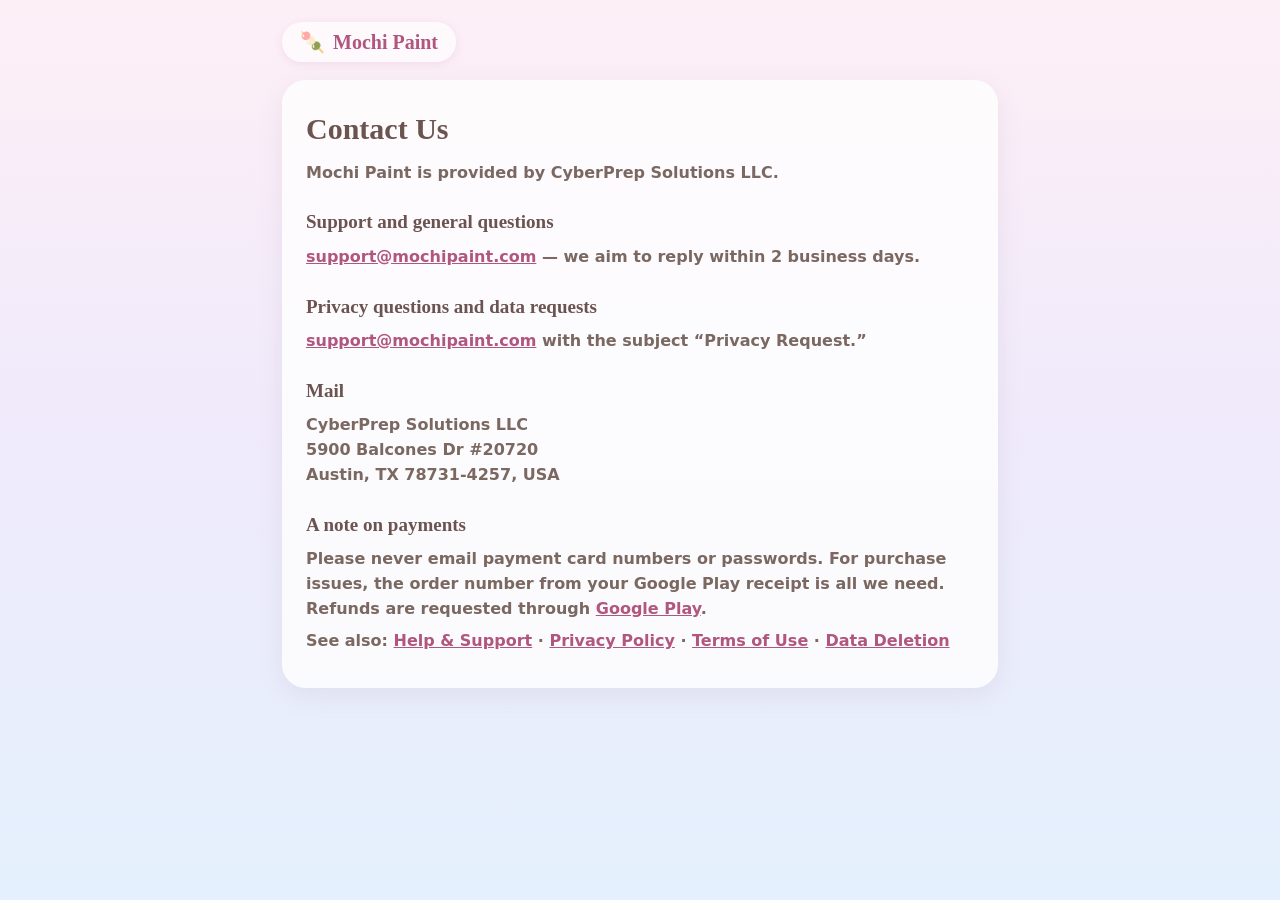
==== public/contact.html @ 6c7120f4 "Add legal pages, remove owner name from links, and clean print output - Rewrite /privacy naming Cybe" ====
<!doctype html>
<html lang="en">
<head>
  <meta charset="utf-8">
  <meta name="viewport" content="width=device-width, initial-scale=1.0, viewport-fit=cover">
  <meta http-equiv="Content-Security-Policy" content="default-src 'self'; base-uri 'self'; object-src 'none'; script-src 'self' 'unsafe-inline'; style-src 'self' 'unsafe-inline'; img-src 'self' data: blob:; font-src 'self'; connect-src 'self'; worker-src 'self'; manifest-src 'self'; form-action 'none'; frame-src 'none'">
  <title>Contact Us — Mochi Paint</title>
  <link rel="icon" href="/icon-192.png">
  <link rel="manifest" href="/manifest.webmanifest">
  <link rel="stylesheet" href="/fonts.css">
  <link rel="stylesheet" href="/parental-gate.css">
  <style>
    *{box-sizing:border-box}
    body{margin:0;font-family:'Quicksand',system-ui,sans-serif;color:#5A4A42;background:linear-gradient(180deg,#FDEFF6 0%,#F0EAFB 46%,#E4F0FD 100%);min-height:100vh}
    .shell{max-width:760px;margin:0 auto;padding:calc(22px + env(safe-area-inset-top)) 22px calc(50px + env(safe-area-inset-bottom))}
    .brand{display:inline-flex;align-items:center;gap:8px;font-family:'Baloo 2',cursive;font-weight:800;font-size:20px;color:#B0567F;background:rgba(255,255,255,.68);padding:8px 18px;border-radius:999px;text-decoration:none;box-shadow:0 2px 8px rgba(200,150,190,.2)}
    .card{background:rgba(255,255,255,.8);border-radius:24px;padding:26px 24px;margin-top:18px;box-shadow:0 8px 24px rgba(150,120,140,.12);line-height:1.55}
    h1{font-family:'Baloo 2',cursive;font-size:30px;margin:0 0 4px;color:#6B5350}
    h2{font-family:'Baloo 2',cursive;font-size:19px;margin:22px 0 6px;color:#6B5350}
    p,li{font-weight:600;color:#7A6861;margin:8px 0}
    a{color:#B0567F}
  </style>
</head>
<body>
  <div class="shell">
    <a class="brand" href="/home"><span>🍡</span><span>Mochi Paint</span></a>
    <div class="card">
      <h1>Contact Us</h1>
      <p>Mochi Paint is provided by <strong>CyberPrep Solutions LLC</strong>.</p>

      <h2>Support and general questions</h2>
      <p><a href="mailto:support@mochipaint.com">support@mochipaint.com</a> — we aim to reply within 2 business days.</p>

      <h2>Privacy questions and data requests</h2>
      <p><a href="mailto:support@mochipaint.com?subject=Privacy%20Request">support@mochipaint.com</a> with the subject &ldquo;Privacy Request.&rdquo;</p>

      <h2>Mail</h2>
      <p>CyberPrep Solutions LLC<br>
      5900 Balcones Dr #20720<br>
      Austin, TX 78731-4257, USA</p>

      <h2>A note on payments</h2>
      <p>Please never email payment card numbers or passwords. For purchase issues, the order number from your Google Play receipt is all we need. Refunds are requested through <a href="https://support.google.com/googleplay/answer/2479637">Google Play</a>.</p>

      <p>See also: <a href="/support.html">Help &amp; Support</a> · <a href="/privacy.html">Privacy Policy</a> · <a href="/terms.html">Terms of Use</a> · <a href="/data-deletion.html">Data Deletion</a></p>
    </div>
  </div>
  <script src="/parental-gate.js"></script>
</body>
</html>
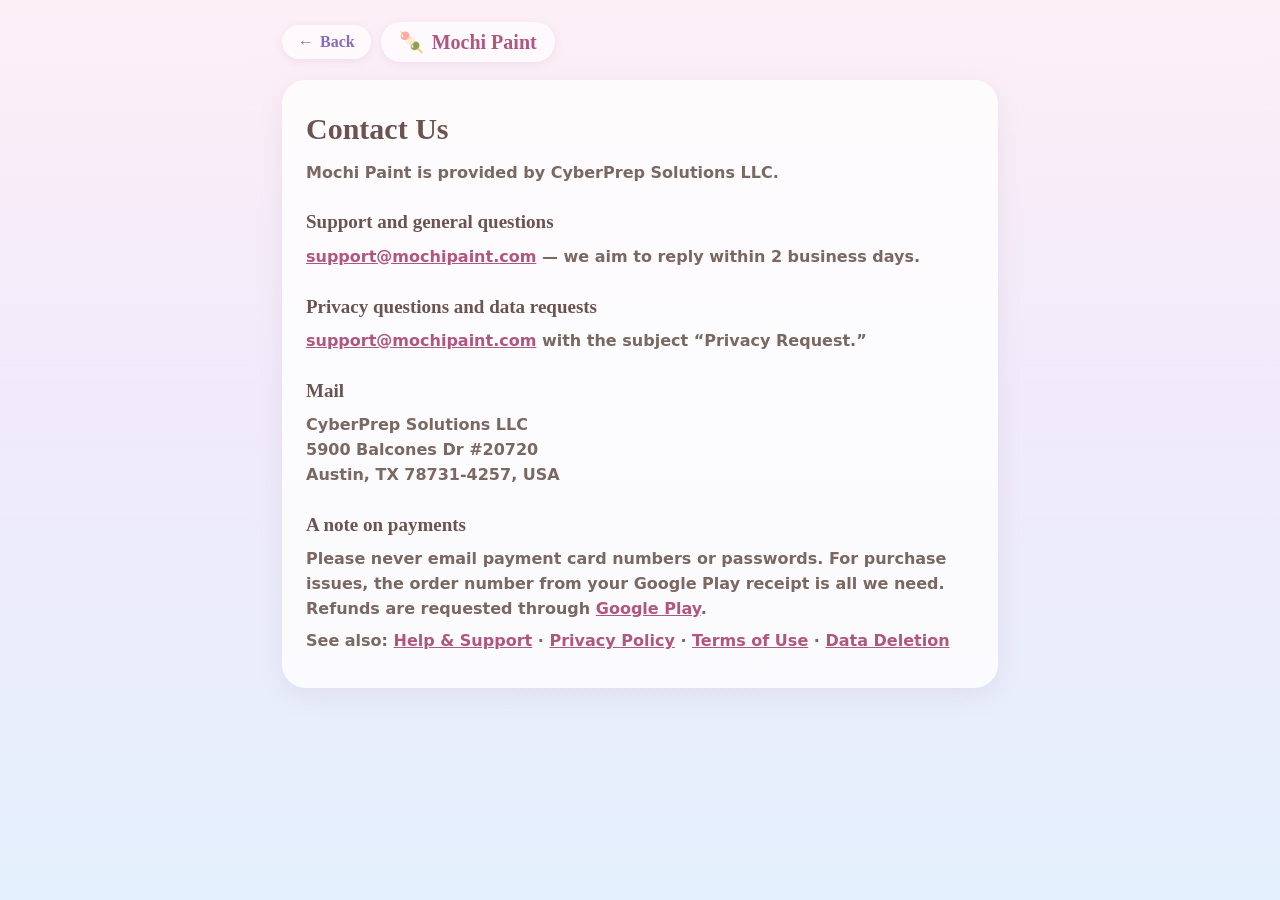
==== commit 0fdef58c: "Add a Back button to all legal pages In the installed app there is no browser chrome, so Terms/Priva" ====
--- a/public/contact.html
+++ b/public/contact.html
@@ -19,11 +19,17 @@
     h2{font-family:'Baloo 2',cursive;font-size:19px;margin:22px 0 6px;color:#6B5350}
     p,li{font-weight:600;color:#7A6861;margin:8px 0}
     a{color:#B0567F}
+    .topbar{display:flex;align-items:center;gap:10px}
+    .back{display:inline-flex;align-items:center;gap:6px;font-family:'Baloo 2',cursive;font-weight:800;font-size:16px;color:#8A6BB8;background:rgba(255,255,255,.68);padding:8px 16px;border-radius:999px;text-decoration:none;box-shadow:0 2px 8px rgba(200,150,190,.2)}
+    .back:active{transform:scale(.96)}
   </style>
 </head>
 <body>
   <div class="shell">
-    <a class="brand" href="/home"><span>🍡</span><span>Mochi Paint</span></a>
+    <div class="topbar">
+      <a class="back" href="/home" id="backLink" aria-label="Go back"><span aria-hidden="true">←</span><span>Back</span></a>
+      <a class="brand" href="/home"><span>🍡</span><span>Mochi Paint</span></a>
+    </div>
     <div class="card">
       <h1>Contact Us</h1>
       <p>Mochi Paint is provided by <strong>CyberPrep Solutions LLC</strong>.</p>
@@ -45,6 +51,16 @@
       <p>See also: <a href="/support.html">Help &amp; Support</a> · <a href="/privacy.html">Privacy Policy</a> · <a href="/terms.html">Terms of Use</a> · <a href="/data-deletion.html">Data Deletion</a></p>
     </div>
   </div>
+  <script>
+    // Behave like a real back button when the page was reached from inside
+    // the app; a direct/fresh open (no history) falls through to /home.
+    document.getElementById("backLink").addEventListener("click", function (e) {
+      if (window.history.length > 1 && document.referrer !== "") {
+        e.preventDefault();
+        window.history.back();
+      }
+    });
+  </script>
   <script src="/parental-gate.js"></script>
 </body>
 </html>
